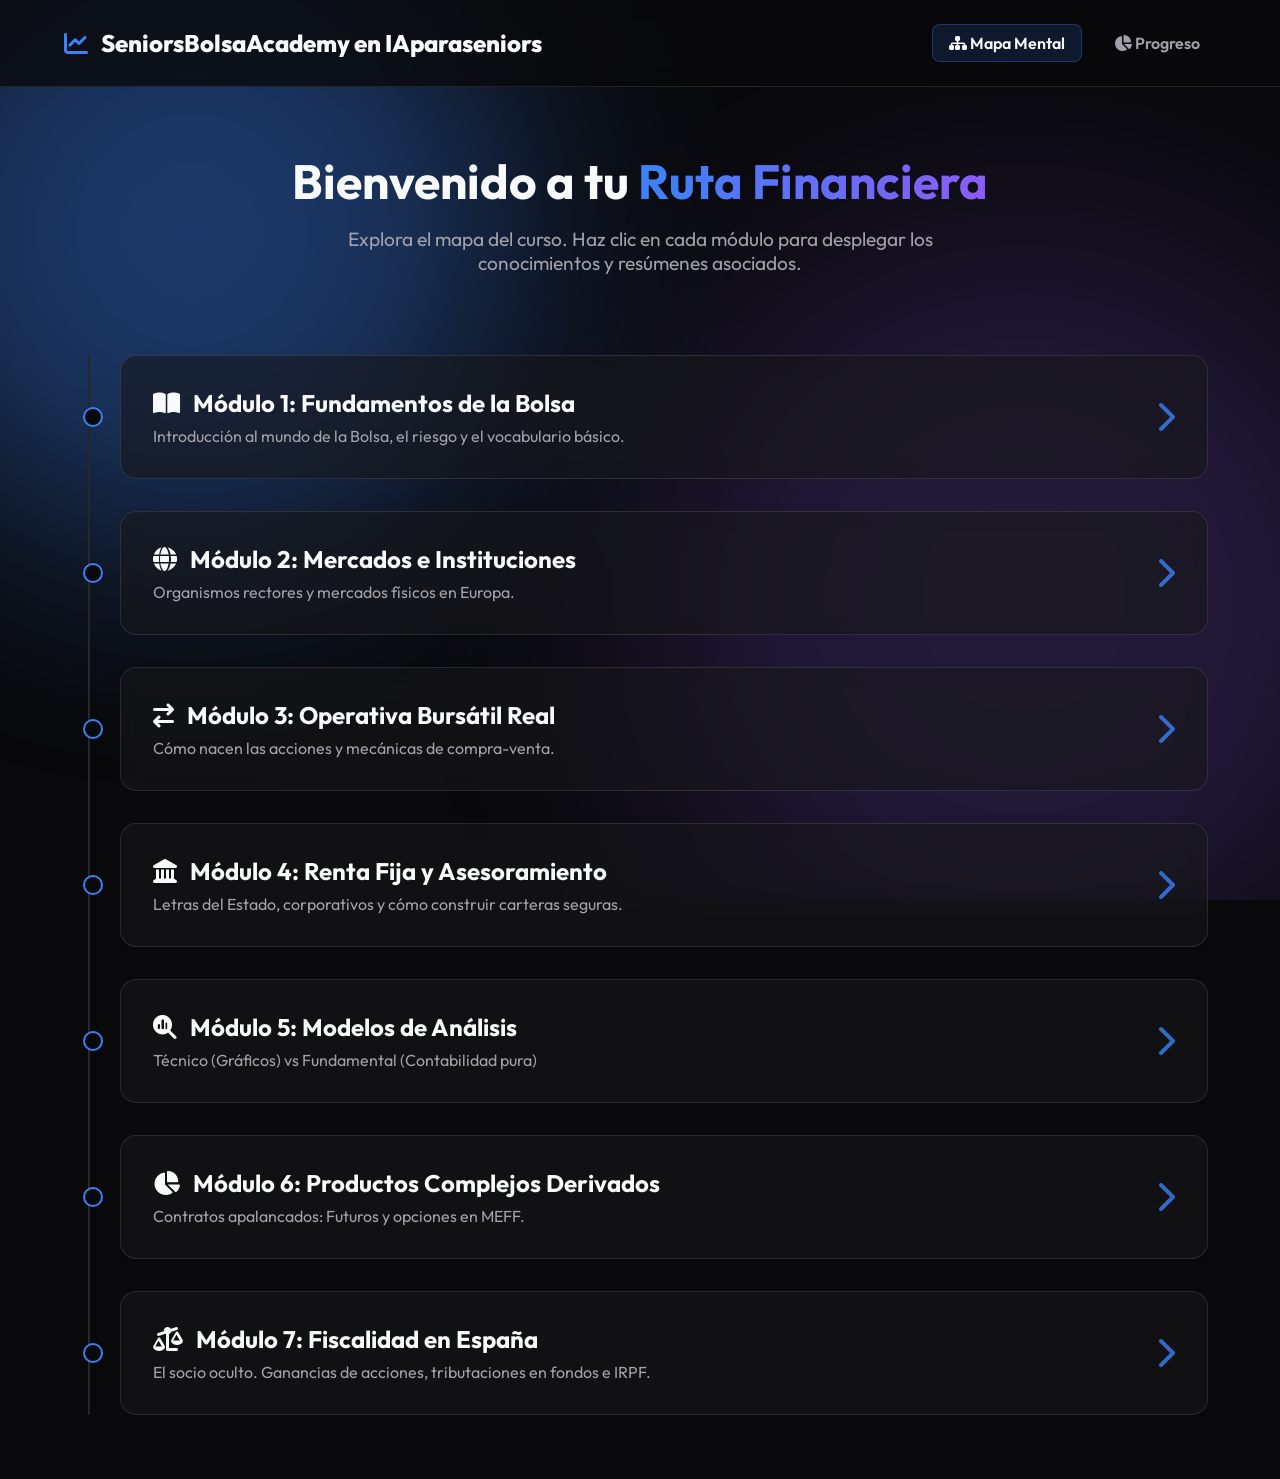
==== index.html @ 49974244 "🎓 Initial commit: SeniorsBolsaAcademy - 7 módulos, 27 lecciones, 35 PDFs" ====
<!DOCTYPE html>
<html lang="es">
<head>
    <meta charset="UTF-8">
    <meta name="viewport" content="width=device-width, initial-scale=1.0">
    <title>SeniorsBolsaAcademy en IAparaseniors | Mapa de Aprendizaje</title>
    <link href="https://fonts.googleapis.com/css2?family=Outfit:wght@300;400;600;800&display=swap" rel="stylesheet">
    <link rel="stylesheet" href="https://cdnjs.cloudflare.com/ajax/libs/font-awesome/6.4.0/css/all.min.css">
    <link rel="stylesheet" href="estilos.css">
</head>
<body>
    <div class="background-effects">
        <div class="glow glow-1"></div>
        <div class="glow glow-2"></div>
    </div>

    <header class="app-header">
        <div class="logo">
            <i class="fa-solid fa-chart-line"></i>
            <span>SeniorsBolsaAcademy en IAparaseniors</span>
        </div>
        <nav>
            <button class="nav-btn active" data-view="mapa"><i class="fa-solid fa-sitemap"></i> Mapa Mental</button>
            <button class="nav-btn" data-view="progreso"><i class="fa-solid fa-chart-pie"></i> Progreso</button>
        </nav>
    </header>

    <main class="container">
        <section class="intro-section" id="main-intro">
            <h1>Bienvenido a tu <span>Ruta Financiera</span></h1>
            <p>Explora el mapa del curso. Haz clic en cada módulo para desplegar los conocimientos y resúmenes asociados.</p>
        </section>

        <!-- Contenedor del mapa/ruta de aprendizaje -->
        <div class="roadmap" id="roadmap-container">
            <!-- Los módulos se inyectarán dinámicamente con JavaScript -->
        </div>

        <!-- Contenedor de Progreso (Oculto inicialmente) -->
        <div id="progreso-container" style="display: none; padding: 2rem 0;">
            <div class="progress-header">
                <h2>Tu Historial de Inversor</h2>
                <p>La constancia es la mejor estrategia. Marca los módulos que ya dominas a tu propio ritmo.</p>
            </div>
            
            <div class="progress-dashboard">
                <div class="progress-stats">
                    <div class="circular-progress" id="circular-progress">
                        <div class="inner-circle">
                            <span id="progress-percentage">0%</span>
                        </div>
                    </div>
                    <div class="progress-text-info">
                        <h3 id="progress-text-modulos">0 de 7 Módulos</h3>
                        <p>Nivel actual: <strong id="user-level" style="color: var(--primary);">Novato Financiero</strong></p>
                    </div>
                </div>

                <div class="badges-grid" id="badges-grid">
                    <!-- Insignias generadas por JS -->
                </div>
            </div>
        </div>

    </main>

    <!-- Modal para las lecciones -->
    <div class="modal" id="lesson-modal">
        <div class="modal-content">
            <button class="close-modal"><i class="fa-solid fa-xmark"></i></button>
            <div class="modal-header">
                <span class="modal-badge">Módulo 1</span>
                <h2 id="modal-title">Título del Módulo</h2>
            </div>
            <div class="modal-body">
                <p id="modal-desc">Descripción del módulo.</p>
                <div class="lessons-list" id="modal-lessons">
                    <!-- Las lecciones correspondientes -->
                </div>
            </div>
        </div>
    </div>

    <script src="script.js"></script>
</body>
</html>
---- estilos.css ----
:root {
    --bg-dark: #09090b;
    --bg-card: rgba(24, 24, 27, 0.6);
    --primary: #3b82f6;
    --primary-glow: rgba(59, 130, 246, 0.5);
    --secondary: #8b5cf6;
    --text-main: #f8fafc;
    --text-muted: #a1a1aa;
    --border: rgba(255, 255, 255, 0.1);
    --line-color: #27272a;
}

* {
    margin: 0;
    padding: 0;
    box-sizing: border-box;
    font-family: 'Outfit', sans-serif;
}

body {
    background-color: var(--bg-dark);
    color: var(--text-main);
    min-height: 100vh;
    overflow-x: hidden;
}

/* Background Effects */
.background-effects {
    position: fixed;
    top: 0; left: 0; width: 100vw; height: 100vh;
    z-index: -1;
    overflow: hidden;
}
.glow {
    position: absolute;
    border-radius: 50%;
    filter: blur(120px);
    opacity: 0.4;
}
.glow-1 {
    top: -10%; left: -10%;
    width: 50vw; height: 50vw;
    background: var(--primary);
}
.glow-2 {
    bottom: -10%; right: -10%;
    width: 60vw; height: 60vw;
    background: var(--secondary);
    opacity: 0.2;
}

/* Header */
.app-header {
    display: flex;
    justify-content: space-between;
    align-items: center;
    padding: 1.5rem 4rem;
    border-bottom: 1px solid var(--border);
    background: rgba(9, 9, 11, 0.8);
    backdrop-filter: blur(12px);
    position: sticky;
    top: 0;
    z-index: 100;
}
.logo {
    display: flex;
    align-items: center;
    gap: 0.8rem;
    font-size: 1.5rem;
    font-weight: 800;
    color: var(--text-main);
}
.logo i { color: var(--primary); }
nav { display: flex; gap: 1rem; }
.nav-btn {
    background: transparent;
    color: var(--text-muted);
    border: none;
    padding: 0.5rem 1rem;
    font-size: 1rem;
    font-weight: 600;
    cursor: pointer;
    transition: all 0.3s;
    border-radius: 8px;
}
.nav-btn:hover { color: var(--text-main); background: rgba(255,255,255,0.05); }
.nav-btn.active {
    color: var(--text-main);
    background: rgba(59, 130, 246, 0.15);
    border: 1px solid rgba(59, 130, 246, 0.3);
}

/* Main Container */
.container {
    max-width: 1200px;
    margin: 0 auto;
    padding: 4rem 2rem;
}

.intro-section {
    text-align: center;
    margin-bottom: 5rem;
}
.intro-section h1 {
    font-size: 3rem;
    margin-bottom: 1rem;
}
.intro-section h1 span {
    background: linear-gradient(to right, var(--primary), var(--secondary));
    -webkit-background-clip: text;
    -webkit-text-fill-color: transparent;
}
.intro-section p {
    color: var(--text-muted);
    font-size: 1.2rem;
    max-width: 600px;
    margin: 0 auto;
}

/* Roadmap / Mind Map */
.roadmap {
    display: flex;
    flex-direction: column;
    gap: 2rem;
    position: relative;
    padding-left: 3rem;
}

/* The vertical connecting line */
.roadmap::before {
    content: '';
    position: absolute;
    top: 0; left: 1rem;
    width: 2px;
    height: 100%;
    background: var(--line-color);
    border-radius: 2px;
}

.module-card {
    background: var(--bg-card);
    border: 1px solid var(--border);
    border-radius: 16px;
    padding: 2rem;
    position: relative;
    backdrop-filter: blur(10px);
    cursor: pointer;
    transition: all 0.4s cubic-bezier(0.175, 0.885, 0.32, 1.275);
    display: flex;
    justify-content: space-between;
    align-items: center;
}

/* The points on the line */
.module-card::before {
    content: '';
    position: absolute;
    left: -2.35rem; /* center on the line */
    top: 50%;
    transform: translateY(-50%);
    width: 1rem;
    height: 1rem;
    background: var(--bg-dark);
    border: 2px solid var(--primary);
    border-radius: 50%;
    transition: all 0.3s;
    z-index: 2;
}

.module-card:hover {
    transform: translateX(10px);
    border-color: var(--primary);
    box-shadow: 0 10px 30px rgba(59, 130, 246, 0.1);
}
.module-card:hover::before {
    background: var(--primary);
    box-shadow: 0 0 15px var(--primary-glow);
}

.module-info h3 {
    font-size: 1.5rem;
    margin-bottom: 0.5rem;
    display: flex;
    align-items: center;
    gap: 0.8rem;
}
.module-info p {
    color: var(--text-muted);
    font-size: 1rem;
}
.module-icon {
    font-size: 2rem;
    color: var(--primary);
    opacity: 0.8;
}

/* Modal */
.modal {
    position: fixed;
    top: 0; left: 0; width: 100vw; height: 100vh;
    background: rgba(0, 0, 0, 0.8);
    backdrop-filter: blur(8px);
    display: flex;
    justify-content: center;
    align-items: center;
    z-index: 1000;
    opacity: 0;
    pointer-events: none;
    transition: opacity 0.3s ease;
}
.modal.active {
    opacity: 1;
    pointer-events: auto;
}

.modal-content {
    background: #18181b;
    width: 90%;
    max-width: 700px;
    border-radius: 16px;
    border: 1px solid var(--border);
    position: relative;
    transform: translateY(20px);
    transition: transform 0.3s ease;
    max-height: 85vh;
    overflow-y: auto;
}
.modal.active .modal-content {
    transform: translateY(0);
}

.close-modal {
    position: absolute;
    top: 1.5rem; right: 1.5rem;
    background: transparent;
    border: none;
    color: var(--text-muted);
    font-size: 1.5rem;
    cursor: pointer;
    transition: color 0.3s;
}
.close-modal:hover { color: white; }

.modal-header {
    padding: 2.5rem 2.5rem 1.5rem;
    border-bottom: 1px solid var(--border);
    background: linear-gradient(135deg, rgba(59, 130, 246, 0.1), transparent);
}
.modal-badge {
    display: inline-block;
    background: var(--primary);
    color: white;
    padding: 0.3rem 0.8rem;
    border-radius: 20px;
    font-size: 0.8rem;
    font-weight: 600;
    margin-bottom: 1rem;
}
.modal-header h2 { font-size: 2rem; }

.modal-body {
    padding: 2.5rem;
}
.modal-body > p {
    color: var(--text-muted);
    margin-bottom: 2rem;
    line-height: 1.6;
}

.lessons-list {
    display: flex;
    flex-direction: column;
    gap: 1rem;
}

.lesson-item {
    display: flex;
    align-items: center;
    gap: 1.5rem;
    padding: 1.5rem;
    background: rgba(255, 255, 255, 0.03);
    border: 1px solid var(--border);
    border-radius: 12px;
    transition: all 0.2s;
    text-decoration: none;
    color: var(--text-main);
}
.lesson-item:hover {
    background: rgba(59, 130, 246, 0.1);
    border-color: rgba(59, 130, 246, 0.3);
}

.lesson-icon {
    width: 45px; height: 45px;
    background: rgba(255,255,255,0.05);
    border-radius: 10px;
    display: flex;
    justify-content: center;
    align-items: center;
    font-size: 1.2rem;
    color: var(--text-muted);
}
.lesson-item:hover .lesson-icon {
    color: var(--primary);
    background: rgba(59, 130, 246, 0.2);
}

/* Variables de color de la infografía */
:root {
    --color-blue: #3b82f6;
    --color-red: #ef4444;
    --color-green: #10b981;
    --color-yellow: #eab308;
    --color-orange: #f97316;
    --color-purple: #a855f7;
    --color-indigo: #6366f1;
    --color-teal: #14b8a6;
    --color-pink: #ec4899;
}

/* Base de la Infografía apaisada */
.lesson-full-card {
    margin-bottom: 2rem;
}

.infographic-container {
    background: rgba(30, 41, 59, 0.4);
    border: 1px solid rgba(255, 255, 255, 0.05);
    border-left: 5px solid var(--accent-infographic);
    border-radius: 12px;
    overflow: hidden;
    transition: transform 0.3s ease;
}

.infographic-container:hover {
    transform: scale(1.01);
    box-shadow: 0 10px 30px rgba(0, 0, 0, 0.3);
}

.infographic-header {
    display: flex;
    justify-content: space-between;
    align-items: center;
    padding: 1.5rem;
    background: rgba(0, 0, 0, 0.2);
    border-bottom: 1px solid rgba(255,255,255,0.05);
}

.infographic-header h4 {
    font-size: 1.25rem;
    color: var(--text-main);
}

.info-badge {
    background: rgba(255,255,255,0.1);
    color: var(--accent-infographic);
    padding: 0.3rem 0.8rem;
    border-radius: 20px;
    font-size: 0.8rem;
    font-weight: 600;
    text-transform: uppercase;
    letter-spacing: 1px;
}

.infographic-body {
    display: flex;
    padding: 2rem 1.5rem;
    gap: 2rem;
    align-items: center;
}

.infographic-left {
    flex: 0 0 auto;
}

.stat-circle {
    width: 80px;
    height: 80px;
    border-radius: 50%;
    background: rgba(255, 255, 255, 0.03);
    border: 3px dashed var(--accent-infographic);
    display: flex;
    justify-content: center;
    align-items: center;
    font-size: 1.5rem;
    font-weight: 800;
    color: var(--accent-infographic);
    box-shadow: inset 0 0 20px rgba(0,0,0,0.5);
}

.infographic-right {
    flex: 1;
}

.infographic-right ul.detailed-points {
    list-style: none;
    display: flex;
    flex-direction: column;
    gap: 1.2rem;
}

.infographic-right li {
    display: flex;
    flex-direction: column;
    gap: 0.3rem;
}

.bullet-header {
    font-size: 1.05rem;
    color: var(--text-main);
    display: flex;
    align-items: center;
    gap: 0.8rem;
    font-weight: 600;
}

.bullet-header i {
    color: var(--accent-infographic);
    font-size: 1.1rem;
}

.bullet-desc {
    font-size: 0.9rem;
    color: var(--text-muted);
    line-height: 1.5;
    padding-left: 1.9rem; /* Indent to match icon */
}

.infographic-footer {
    padding: 1.5rem;
    background: rgba(0,0,0,0.3);
    display: flex;
    border-top: 1px solid rgba(255,255,255,0.05);
}

.pdf-btn {
    text-decoration: none;
    background: linear-gradient(to right, rgba(59, 130, 246, 0.2), transparent);
    border: 1px solid var(--primary);
    color: var(--primary);
    padding: 0.8rem 1.5rem;
    border-radius: 8px;
    font-weight: 600;
    display: flex;
    align-items: center;
    gap: 0.8rem;
    transition: all 0.3s;
    width: 100%;
    justify-content: center;
}

.pdf-btn:hover {
    background: var(--primary);
    color: white;
}

/* Progress Dashboard Styles */
.progress-header {
    text-align: center;
    margin-bottom: 3rem;
}

.progress-header h2 {
    font-size: 2.5rem;
    margin-bottom: 0.5rem;
}

.progress-header p {
    color: var(--text-muted);
    font-size: 1.1rem;
}

.progress-dashboard {
    background: var(--bg-card);
    border: 1px solid var(--border);
    border-radius: 16px;
    padding: 3rem;
    backdrop-filter: blur(10px);
}

.progress-stats {
    display: flex;
    align-items: center;
    gap: 3rem;
    margin-bottom: 3rem;
    padding-bottom: 3rem;
    border-bottom: 1px dashed rgba(255,255,255,0.1);
    justify-content: center;
}

.circular-progress {
    width: 150px;
    height: 150px;
    border-radius: 50%;
    background: conic-gradient(var(--primary) 0deg, rgba(255,255,255,0.05) 0deg);
    display: flex;
    justify-content: center;
    align-items: center;
    position: relative;
    box-shadow: 0 0 30px rgba(59, 130, 246, 0.2);
    transition: background 1s ease;
}

.inner-circle {
    width: 130px;
    height: 130px;
    border-radius: 50%;
    background: var(--bg-dark);
    display: flex;
    justify-content: center;
    align-items: center;
}

#progress-percentage {
    font-size: 2.2rem;
    font-weight: 800;
    color: var(--text-main);
}

.progress-text-info h3 {
    font-size: 1.8rem;
    margin-bottom: 0.5rem;
}

.badges-grid {
    display: grid;
    grid-template-columns: repeat(auto-fit, minmax(130px, 1fr));
    gap: 2rem;
    text-align: center;
}

.badge-item {
    display: flex;
    flex-direction: column;
    align-items: center;
    gap: 1rem;
    opacity: 0.4;
    filter: grayscale(100%);
    transition: all 0.5s ease;
}

.badge-item.unlocked {
    opacity: 1;
    filter: grayscale(0%);
}

.badge-icon {
    width: 80px;
    height: 80px;
    border-radius: 50%;
    background: rgba(255, 255, 255, 0.05);
    border: 2px dashed var(--text-muted);
    display: flex;
    justify-content: center;
    align-items: center;
    font-size: 2.5rem;
    color: var(--text-muted);
    transition: all 0.5s ease;
}

.badge-item.unlocked .badge-icon {
    border: 2px solid var(--primary);
    background: rgba(59, 130, 246, 0.15);
    color: var(--primary);
    box-shadow: 0 0 20px rgba(59, 130, 246, 0.3);
}

.badge-name {
    font-size: 0.9rem;
    font-weight: 600;
    color: var(--text-main);
}

.mark-module-btn {
    margin-top: 2rem;
    width: 100%;
    padding: 1rem;
    background: transparent;
    border: 2px solid var(--primary);
    color: var(--primary);
    border-radius: 8px;
    font-size: 1.1rem;
    font-weight: 600;
    cursor: pointer;
    transition: all 0.3s;
    display: flex;
    justify-content: center;
    align-items: center;
    gap: 0.8rem;
}

.mark-module-btn:hover {
    background: rgba(59, 130, 246, 0.1);
}

.mark-module-btn.completed {
    background: rgba(16, 185, 129, 0.15); /* Greenish */
    border-color: var(--color-green);
    color: var(--color-green);
}
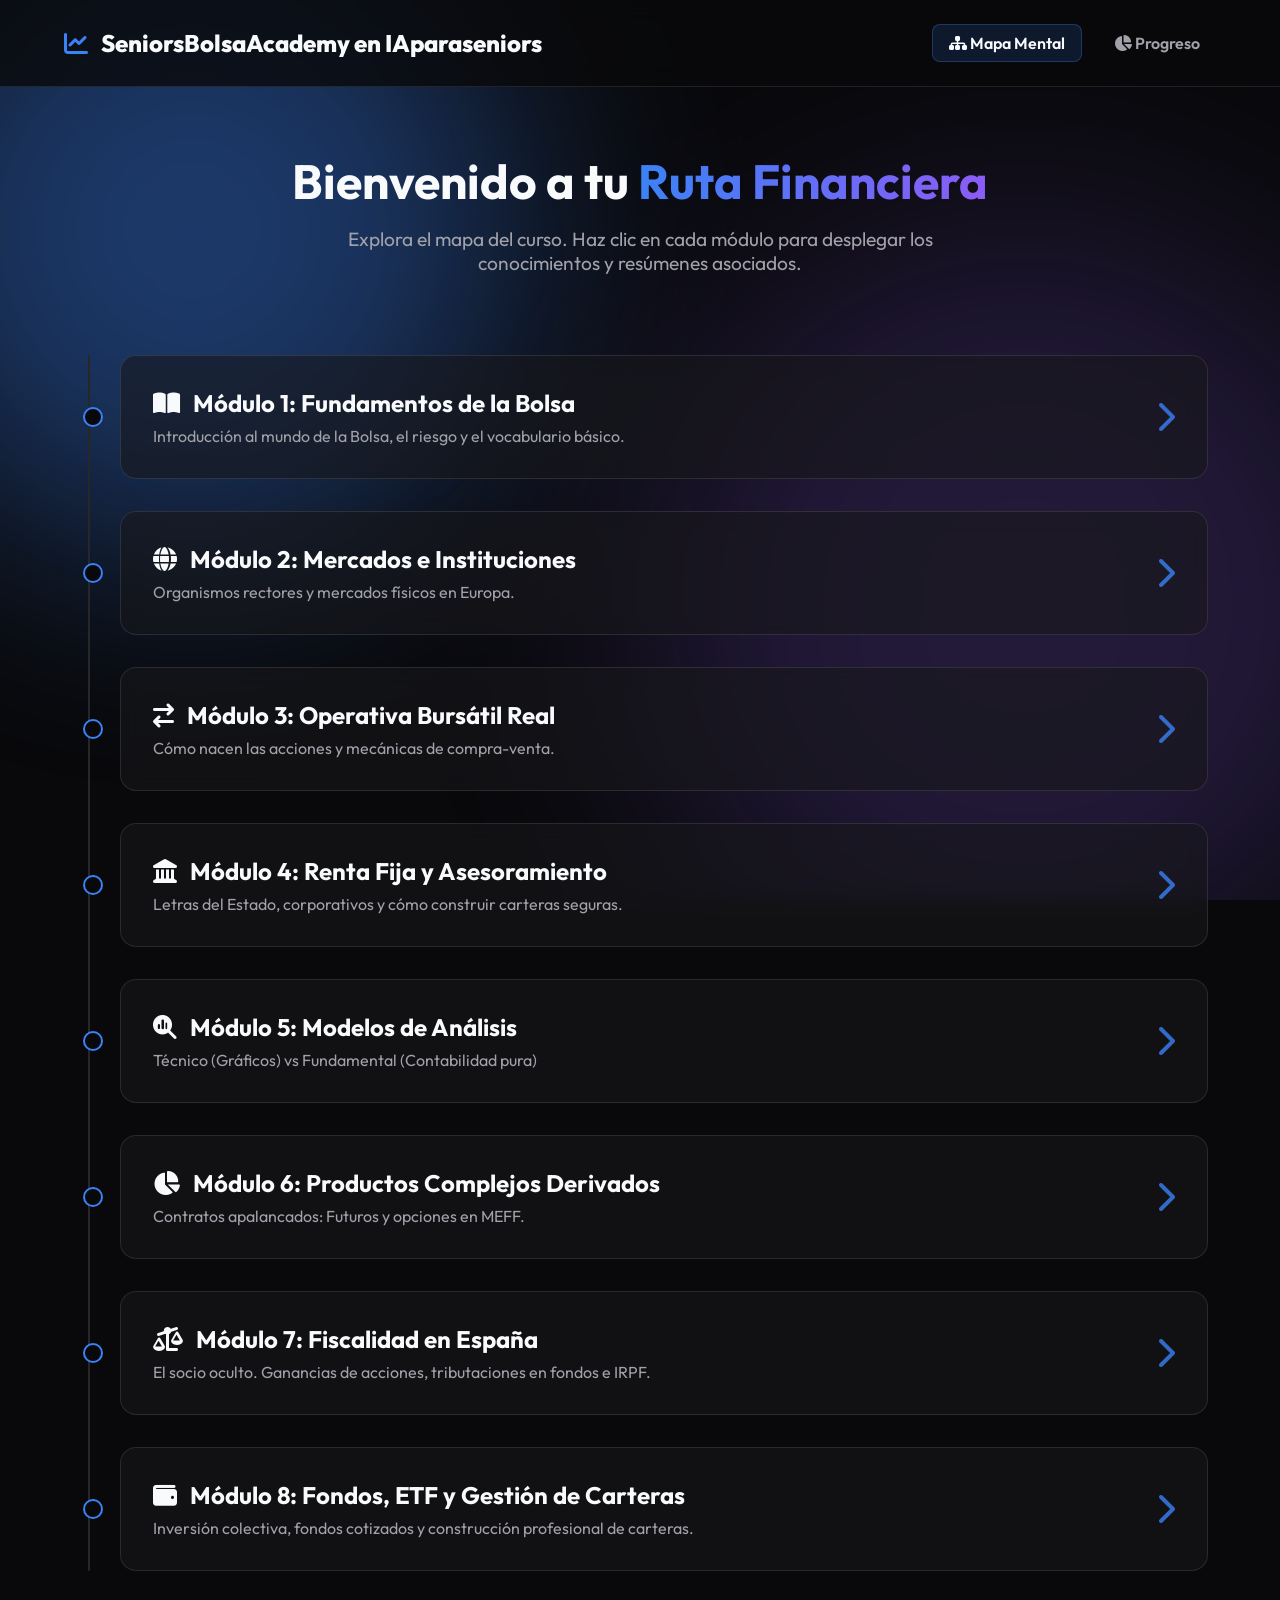
==== commit 8ab70ab7: "feat: integración módulo 8, responsive y QA Producción" ====
--- a/index.html
+++ b/index.html
@@ -3,7 +3,9 @@
 <head>
     <meta charset="UTF-8">
     <meta name="viewport" content="width=device-width, initial-scale=1.0">
+    <meta name="description" content="Aprende sobre bolsa, mercados, operativa bursátil, renta fija y gestión de carteras de manera sencilla.">
     <title>SeniorsBolsaAcademy en IAparaseniors | Mapa de Aprendizaje</title>
+    <link rel="icon" href="data:image/svg+xml,<svg xmlns=%22http://www.w3.org/2000/svg%22 viewBox=%220 0 100 100%22><text y=%22.9em%22 font-size=%2290%22>📈</text></svg>">
     <link href="https://fonts.googleapis.com/css2?family=Outfit:wght@300;400;600;800&display=swap" rel="stylesheet">
     <link rel="stylesheet" href="https://cdnjs.cloudflare.com/ajax/libs/font-awesome/6.4.0/css/all.min.css">
     <link rel="stylesheet" href="estilos.css">
@@ -51,7 +53,7 @@
                         </div>
                     </div>
                     <div class="progress-text-info">
-                        <h3 id="progress-text-modulos">0 de 7 Módulos</h3>
+                        <h3 id="progress-text-modulos">0 de 8 Módulos</h3>
                         <p>Nivel actual: <strong id="user-level" style="color: var(--primary);">Novato Financiero</strong></p>
                     </div>
                 </div>
@@ -81,6 +83,15 @@
         </div>
     </div>
 
+    <!-- Lightbox para infografías de repaso -->
+    <div id="lightbox-overlay">
+        <button class="lightbox-close" onclick="closeLightbox()" aria-label="Cerrar"><i class="fa-solid fa-xmark"></i></button>
+        <div class="lightbox-inner">
+            <img id="lightbox-img" src="" alt="Infografía de repaso">
+            <p id="lightbox-caption"></p>
+        </div>
+    </div>
+
     <script src="script.js"></script>
 </body>
 </html>
--- a/estilos.css
+++ b/estilos.css
@@ -430,6 +430,8 @@
     padding: 1.5rem;
     background: rgba(0,0,0,0.3);
     display: flex;
+    flex-direction: column;
+    gap: 0.75rem;
     border-top: 1px solid rgba(255,255,255,0.05);
 }
 
@@ -452,6 +454,44 @@
 .pdf-btn:hover {
     background: var(--primary);
     color: white;
+}
+
+/* Botón Infografía de repaso */
+.infografia-btn {
+    width: 100%;
+    padding: 0.8rem 1.5rem;
+    border-radius: 8px;
+    font-size: 1rem;
+    font-weight: 600;
+    cursor: pointer;
+    display: flex;
+    align-items: center;
+    justify-content: center;
+    gap: 0.8rem;
+    transition: all 0.3s ease;
+    background: linear-gradient(to right, rgba(168, 85, 247, 0.2), transparent);
+    border: 1px solid var(--secondary);
+    color: var(--secondary);
+    font-family: 'Outfit', sans-serif;
+}
+
+.infografia-btn:hover {
+    background: var(--secondary);
+    color: white;
+    transform: translateY(-1px);
+    box-shadow: 0 6px 20px rgba(139, 92, 246, 0.3);
+}
+
+.infografia-btn--alt {
+    background: linear-gradient(to right, rgba(99, 102, 241, 0.15), transparent);
+    border-color: var(--color-indigo);
+    color: var(--color-indigo);
+}
+
+.infografia-btn--alt:hover {
+    background: var(--color-indigo);
+    color: white;
+    box-shadow: 0 6px 20px rgba(99, 102, 241, 0.3);
 }
 
 /* Progress Dashboard Styles */
@@ -598,3 +638,132 @@
     border-color: var(--color-green);
     color: var(--color-green);
 }
+
+/* === Lightbox infografías === */
+#lightbox-overlay {
+    position: fixed;
+    inset: 0;
+    background: rgba(0, 0, 0, 0.92);
+    backdrop-filter: blur(12px);
+    display: flex;
+    justify-content: center;
+    align-items: center;
+    z-index: 2000;
+    opacity: 0;
+    pointer-events: none;
+    transition: opacity 0.3s ease;
+    padding: 1.5rem;
+}
+
+#lightbox-overlay.active {
+    opacity: 1;
+    pointer-events: auto;
+}
+
+.lightbox-inner {
+    display: flex;
+    flex-direction: column;
+    align-items: center;
+    gap: 1rem;
+    max-width: 1100px;
+    width: 100%;
+    transform: scale(0.95);
+    transition: transform 0.3s ease;
+}
+
+#lightbox-overlay.active .lightbox-inner {
+    transform: scale(1);
+}
+
+.lightbox-inner img {
+    width: 100%;
+    max-height: 85vh;
+    object-fit: contain;
+    border-radius: 12px;
+    box-shadow: 0 30px 80px rgba(0, 0, 0, 0.7);
+}
+
+#lightbox-caption {
+    color: rgba(255,255,255,0.6);
+    font-size: 0.9rem;
+    font-weight: 600;
+    letter-spacing: 0.5px;
+    text-align: center;
+}
+
+.lightbox-close {
+    position: fixed;
+    top: 1.5rem;
+    right: 1.5rem;
+    background: rgba(255,255,255,0.1);
+    border: 1px solid rgba(255,255,255,0.2);
+    color: white;
+    width: 44px;
+    height: 44px;
+    border-radius: 50%;
+    font-size: 1.2rem;
+    cursor: pointer;
+    display: flex;
+    align-items: center;
+    justify-content: center;
+    transition: all 0.2s ease;
+    z-index: 2001;
+}
+
+.lightbox-close:hover {
+    background: rgba(255,255,255,0.25);
+    transform: scale(1.1);
+}
+
+/* === Responsive (Mobile First & Media Queries) === */
+@media (max-width: 768px) {
+    .app-header {
+        flex-direction: column;
+        padding: 1rem 1.5rem;
+        gap: 1rem;
+    }
+    
+    .container {
+        padding: 2rem 1.5rem;
+    }
+    
+    .intro-section h1 {
+        font-size: 2.2rem;
+    }
+    
+    .roadmap {
+        padding-left: 2rem;
+    }
+    
+    .roadmap::before {
+        left: 0.5rem;
+    }
+    
+    .module-card::before {
+        left: -1.85rem;
+    }
+    
+    .infographic-body {
+        flex-direction: column;
+        text-align: center;
+        gap: 1.5rem;
+    }
+    
+    .infographic-right ul.detailed-points {
+        text-align: left;
+    }
+    
+    .progress-stats {
+        flex-direction: column;
+        gap: 1.5rem;
+        text-align: center;
+    }
+    
+    .modal-content {
+        width: 95%;
+    }
+    
+    .modal-header, .modal-body {
+        padding: 1.5rem;
+    }
+}
